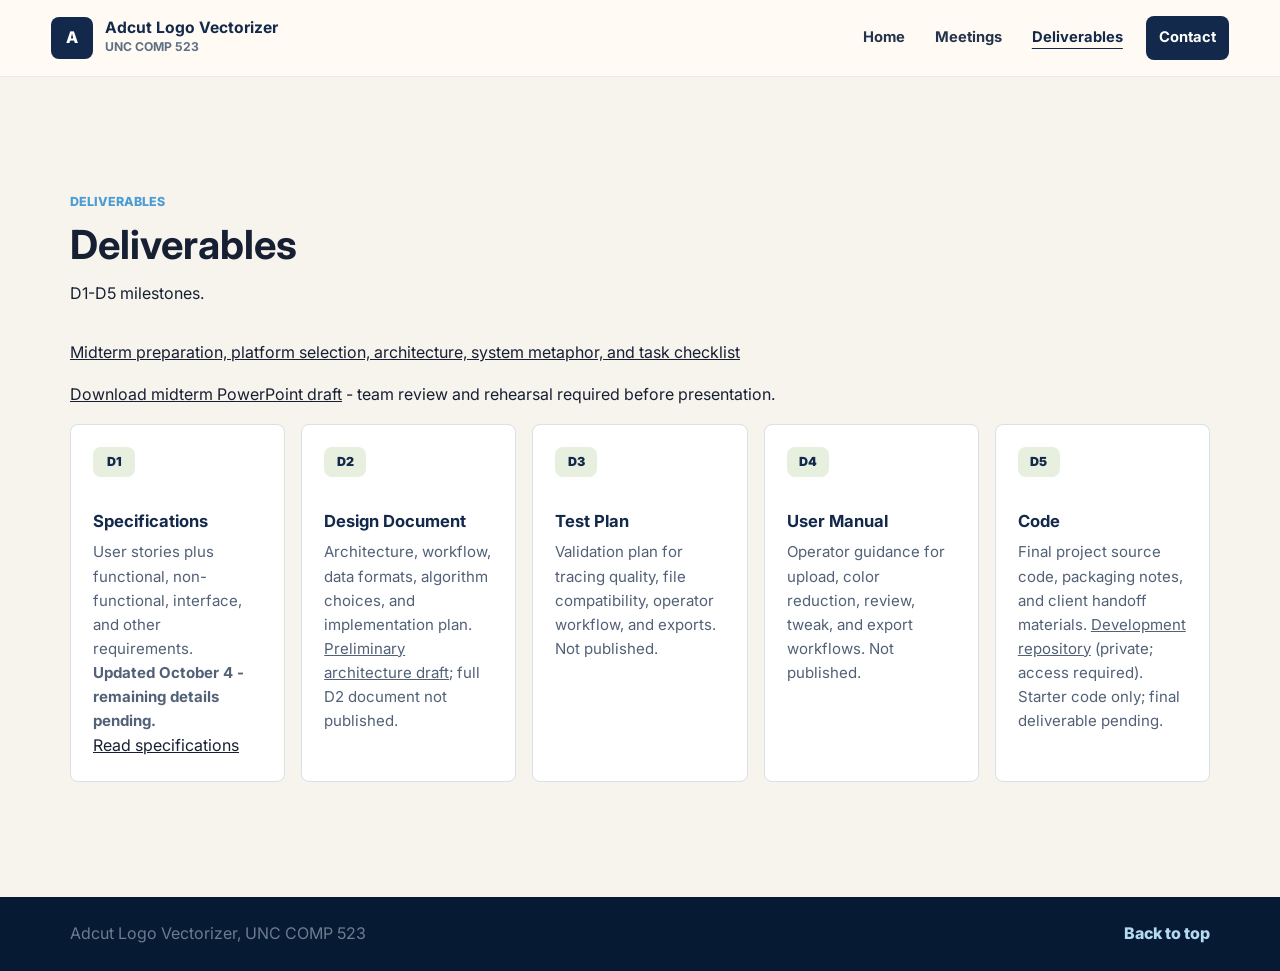
==== deliverables.html @ 99d3faa8 "docs: update client requirements and publish midterm preparation" ====
<!DOCTYPE html>
<html lang="en">
<head>
  <meta charset="UTF-8">
  <meta name="viewport" content="width=device-width, initial-scale=1.0">
  <meta name="description" content="Adcut Logo Vectorizer D1-D5 project deliverables and specifications draft.">
  <title>Deliverables | Adcut Logo Vectorizer</title>
  <link rel="preconnect" href="https://fonts.googleapis.com">
  <link rel="preconnect" href="https://fonts.gstatic.com" crossorigin>
  <link href="https://fonts.googleapis.com/css2?family=Inter:wght@400;500;600;700;800&display=swap" rel="stylesheet">
  <link rel="stylesheet" href="styles.css">
</head>
<body>
  <header class="site-header" data-header>
    <a class="brand" href="index.html#top" aria-label="Adcut Logo Vectorizer home">
      <span class="brand-mark" aria-hidden="true">A</span>
      <span>
        <strong>Adcut Logo Vectorizer</strong>
        <small>UNC COMP 523</small>
      </span>
    </a>
    <button class="nav-toggle" type="button" aria-label="Open navigation" aria-expanded="false" data-nav-toggle>
      <span></span>
      <span></span>
      <span></span>
    </button>
    <nav class="site-nav" aria-label="Main navigation" data-nav>
      <a href="index.html">Home</a>
      <a href="meetings.html">Meetings</a>
      <a href="deliverables.html" aria-current="page">Deliverables</a>
      <a class="nav-cta" href="index.html#contact">Contact</a>
    </nav>
  </header>

  <main id="top">
    <section class="section-pad offwhite" id="deliverables">
      <div class="content-shell">
        <div class="section-heading">
          <p class="eyebrow">Deliverables</p>
          <h1 class="page-title">Deliverables</h1>
          <p>D1-D5 milestones.</p>
        </div>
        <p><a href="midterm.html">Midterm preparation, platform selection, architecture, system metaphor, and task checklist</a></p>
        <p><a href="assets/adcut-midterm-draft.pptx">Download midterm PowerPoint draft</a> - team review and rehearsal required before presentation.</p>
        <div class="deliverable-grid">
          <article>
            <span>D1</span>
            <h3>Specifications</h3>
            <p>User stories plus functional, non-functional, interface, and other requirements.</p>
            <p><strong>Updated October 4 - remaining details pending.</strong></p>
            <a href="specifications.html">Read specifications</a>
          </article>
          <article>
            <span>D2</span>
            <h3>Design Document</h3>
            <p>Architecture, workflow, data formats, algorithm choices, and implementation plan. <a href="midterm.html#architecture">Preliminary architecture draft</a>; full D2 document not published.</p>
          </article>
          <article>
            <span>D3</span>
            <h3>Test Plan</h3>
            <p>Validation plan for tracing quality, file compatibility, operator workflow, and exports. Not published.</p>
          </article>
          <article>
            <span>D4</span>
            <h3>User Manual</h3>
            <p>Operator guidance for upload, color reduction, review, tweak, and export workflows. Not published.</p>
          </article>
          <article>
            <span>D5</span>
            <h3>Code</h3>
            <p>Final project source code, packaging notes, and client handoff materials. <a href="https://github.com/jennifer566/adcut-logo-vectorizer">Development repository</a> (private; access required). Starter code only; final deliverable pending.</p>
          </article>
        </div>
      </div>
    </section>
  </main>

  <footer class="site-footer">
    <div class="content-shell footer-inner">
      <p>Adcut Logo Vectorizer, UNC COMP 523</p>
      <a href="#top">Back to top</a>
    </div>
  </footer>

  <script src="script.js"></script>
</body>
</html>
---- styles.css ----
:root {
  --unc-navy: #13294b;
  --unc-navy-2: #0b1f3d;
  --carolina: #4b9cd3;
  --carolina-soft: #d8ecfa;
  --offwhite: #f7f4ee;
  --paper: #fffaf2;
  --ink: #172033;
  --muted: #607084;
  --line: #d8e0e8;
  --green: #4f9f70;
  --gold: #d4a72c;
  --white: #ffffff;
  --shadow: 0 22px 60px rgba(13, 36, 66, 0.14);
  font-family: "Inter", system-ui, -apple-system, BlinkMacSystemFont, "Segoe UI", sans-serif;
}

* {
  box-sizing: border-box;
}

html {
  scroll-behavior: smooth;
  scroll-padding-top: 96px;
}

body {
  margin: 0;
  color: var(--ink);
  background: var(--white);
  font-family: var(--font, "Inter", sans-serif);
  line-height: 1.6;
}

a {
  color: inherit;
}

.site-header {
  position: sticky;
  top: 0;
  z-index: 20;
  display: flex;
  align-items: center;
  justify-content: space-between;
  gap: 24px;
  padding: 16px clamp(18px, 4vw, 56px);
  background: rgba(255, 250, 242, 0.9);
  border-bottom: 1px solid rgba(19, 41, 75, 0.08);
  backdrop-filter: blur(18px);
  transition: box-shadow 180ms ease, background 180ms ease;
}

.site-header.is-scrolled {
  background: rgba(255, 255, 255, 0.94);
  box-shadow: 0 10px 30px rgba(19, 41, 75, 0.1);
}

.brand {
  display: inline-flex;
  align-items: center;
  gap: 12px;
  min-width: 0;
  text-decoration: none;
}

.brand-mark {
  display: grid;
  width: 42px;
  height: 42px;
  flex: 0 0 42px;
  place-items: center;
  border-radius: 8px;
  color: var(--white);
  background: var(--unc-navy);
  font-weight: 800;
}

.brand strong,
.brand small {
  display: block;
}

.brand strong {
  color: var(--unc-navy);
  font-size: 0.98rem;
  line-height: 1.15;
}

.brand small {
  color: var(--muted);
  font-size: 0.76rem;
  font-weight: 700;
  letter-spacing: 0;
  text-transform: uppercase;
}

.site-nav {
  display: flex;
  align-items: center;
  gap: 4px;
}

.site-nav a {
  border-radius: 8px;
  color: #24344d;
  font-size: 0.92rem;
  font-weight: 700;
  padding: 10px 13px;
  text-decoration: none;
  transition: background 160ms ease, color 160ms ease;
}

.site-nav a:hover,
.site-nav a:focus-visible {
  background: var(--carolina-soft);
  color: var(--unc-navy);
  outline: none;
}

.site-nav .nav-cta {
  margin-left: 6px;
  color: var(--white);
  background: var(--unc-navy);
}

.site-nav .nav-cta:hover,
.site-nav .nav-cta:focus-visible {
  color: var(--white);
  background: #0d376b;
}

.nav-toggle {
  display: none;
  width: 42px;
  height: 42px;
  border: 1px solid var(--line);
  border-radius: 8px;
  background: var(--white);
}

.nav-toggle span {
  display: block;
  width: 18px;
  height: 2px;
  margin: 4px auto;
  background: var(--unc-navy);
}

.content-shell {
  width: min(1140px, calc(100% - 36px));
  margin: 0 auto;
}

.section-pad {
  padding: clamp(64px, 9vw, 118px) 0;
}

.hero {
  position: relative;
  min-height: calc(100vh - 74px);
  display: grid;
  align-items: center;
  overflow: hidden;
  background:
    linear-gradient(115deg, rgba(19, 41, 75, 0.96) 0%, rgba(19, 41, 75, 0.88) 46%, rgba(75, 156, 211, 0.22) 100%),
    repeating-linear-gradient(90deg, rgba(255, 255, 255, 0.08) 0 1px, transparent 1px 84px),
    var(--unc-navy);
  color: var(--white);
}

.hero::after {
  content: "";
  position: absolute;
  inset: auto 0 0;
  height: 16%;
  background: linear-gradient(to bottom, rgba(19, 41, 75, 0), rgba(19, 41, 75, 0.22));
  pointer-events: none;
}

.hero-grid {
  position: relative;
  z-index: 1;
  display: grid;
  grid-template-columns: minmax(0, 0.92fr) minmax(420px, 1.08fr);
  gap: clamp(32px, 6vw, 72px);
  align-items: center;
}

.hero-copy {
  max-width: 650px;
}

.eyebrow {
  margin: 0 0 14px;
  color: var(--carolina);
  font-size: 0.78rem;
  font-weight: 800;
  letter-spacing: 0;
  text-transform: uppercase;
}

.hero .eyebrow,
.inverted .eyebrow,
.contact-band .eyebrow {
  color: #9fd2f3;
}

h1,
h2,
h3,
p {
  margin-top: 0;
}

h1 {
  max-width: 760px;
  margin-bottom: 18px;
  font-size: clamp(3.25rem, 7vw, 6.85rem);
  line-height: 0.93;
  letter-spacing: 0;
}

h2 {
  margin-bottom: 0;
  color: var(--unc-navy);
  font-size: clamp(2rem, 4vw, 3.4rem);
  line-height: 1.05;
  letter-spacing: 0;
}

h3 {
  margin-bottom: 9px;
  color: var(--unc-navy);
  font-size: 1.04rem;
  line-height: 1.25;
}

.hero-lede {
  max-width: 620px;
  color: rgba(255, 255, 255, 0.82);
  font-size: clamp(1.08rem, 2vw, 1.35rem);
}

.hero-actions {
  display: flex;
  flex-wrap: wrap;
  gap: 12px;
  margin: 34px 0;
}

.button {
  display: inline-flex;
  align-items: center;
  justify-content: center;
  min-height: 48px;
  border-radius: 8px;
  font-weight: 800;
  padding: 12px 18px;
  text-decoration: none;
}

.button.primary {
  color: var(--unc-navy);
  background: var(--carolina);
}

.button.secondary {
  border: 1px solid rgba(255, 255, 255, 0.32);
  color: var(--white);
}

.hero-facts {
  display: grid;
  grid-template-columns: repeat(3, 1fr);
  gap: 12px;
  max-width: 700px;
  margin: 0;
}

.hero-facts div {
  padding: 16px;
  border: 1px solid rgba(255, 255, 255, 0.16);
  border-radius: 8px;
  background: rgba(255, 255, 255, 0.08);
}

.hero-facts dt {
  color: #9fd2f3;
  font-size: 0.74rem;
  font-weight: 800;
  text-transform: uppercase;
}

.hero-facts dd {
  margin: 4px 0 0;
  color: rgba(255, 255, 255, 0.88);
  font-size: 0.92rem;
  font-weight: 700;
}

.hero-visual {
  overflow: hidden;
  border: 1px solid rgba(255, 255, 255, 0.2);
  border-radius: 8px;
  background: rgba(247, 244, 238, 0.96);
  box-shadow: var(--shadow);
  color: var(--ink);
}

.visual-toolbar,
.visual-footer {
  display: flex;
  align-items: center;
  gap: 8px;
  min-height: 46px;
  padding: 0 16px;
  background: #eef5fa;
}

.visual-toolbar span {
  width: 10px;
  height: 10px;
  border-radius: 999px;
  background: #d95f5f;
}

.visual-toolbar span:nth-child(2) {
  background: var(--gold);
}

.visual-toolbar span:nth-child(3) {
  background: var(--green);
}

.visual-toolbar strong {
  margin-left: 8px;
  color: #506177;
  font-size: 0.78rem;
}

.vector-stage {
  position: relative;
  aspect-ratio: 1.45;
  background:
    linear-gradient(rgba(19, 41, 75, 0.05) 1px, transparent 1px),
    linear-gradient(90deg, rgba(19, 41, 75, 0.05) 1px, transparent 1px),
    var(--paper);
  background-size: 28px 28px;
}

#vectorCanvas {
  display: block;
  width: 100%;
  height: 100%;
}

.stage-label {
  position: absolute;
  padding: 7px 10px;
  border-radius: 8px;
  color: var(--unc-navy);
  background: rgba(255, 255, 255, 0.86);
  font-size: 0.76rem;
  font-weight: 800;
}

.top-left {
  left: 14px;
  top: 14px;
}

.bottom-right {
  right: 14px;
  bottom: 14px;
}

.visual-footer {
  justify-content: space-between;
  color: #536276;
  font-size: 0.82rem;
  font-weight: 800;
}

.material-dots {
  display: inline-flex;
  gap: 8px;
}

.material-dots i {
  width: 16px;
  height: 16px;
  border: 2px solid rgba(19, 41, 75, 0.14);
  border-radius: 50%;
}

.mat-blue {
  background: var(--carolina);
}

.mat-green {
  background: var(--green);
}

.mat-gold {
  background: var(--gold);
}

.mat-white {
  background: var(--white);
}

.offwhite {
  background: var(--offwhite);
}

.two-column,
.journal-layout,
.contact-layout {
  display: grid;
  grid-template-columns: minmax(0, 0.85fr) minmax(0, 1.15fr);
  gap: clamp(28px, 6vw, 78px);
  align-items: start;
}

.copy-block {
  color: #42536a;
  font-size: 1.06rem;
}

.copy-block p:last-child {
  margin-bottom: 0;
}

.section-heading {
  max-width: 760px;
  margin-bottom: 34px;
}

.workflow-grid,
.deliverable-grid,
.team-grid,
.roles-grid,
.requirements-grid,
.links-grid {
  display: grid;
  gap: 16px;
}

.workflow-grid {
  grid-template-columns: repeat(5, minmax(0, 1fr));
}

.workflow-step,
.deliverable-grid article,
.person-card,
.tech-panel,
.journal-list article,
.roles-grid article,
.requirements-grid article {
  border: 1px solid var(--line);
  border-radius: 8px;
  background: var(--white);
}

.roles-grid {
  grid-template-columns: repeat(4, minmax(0, 1fr));
}

.roles-grid article {
  min-height: 220px;
  padding: 22px;
}

.roles-grid span {
  display: inline-block;
  margin-bottom: 28px;
  color: #0c5f9b;
  font-size: 0.76rem;
  font-weight: 900;
  text-transform: uppercase;
}

.workflow-step {
  min-height: 260px;
  padding: 22px;
}

.workflow-step span,
.deliverable-grid span {
  display: inline-flex;
  align-items: center;
  justify-content: center;
  min-width: 42px;
  min-height: 30px;
  margin-bottom: 44px;
  border-radius: 8px;
  color: var(--unc-navy);
  background: var(--carolina-soft);
  font-size: 0.78rem;
  font-weight: 900;
}

.workflow-step p,
.deliverable-grid p,
.person-card p,
.tech-panel p,
.journal-list p {
  margin-bottom: 0;
  color: #526177;
  font-size: 0.94rem;
}

.navy-band {
  color: var(--white);
  background:
    linear-gradient(135deg, rgba(75, 156, 211, 0.18), rgba(79, 159, 112, 0.08)),
    var(--unc-navy-2);
}

.inverted h2,
.navy-band h3 {
  color: var(--white);
}

.tech-layout {
  display: grid;
  grid-template-columns: repeat(4, minmax(0, 1fr));
  gap: 16px;
}

.tech-panel {
  padding: 24px;
  border-color: rgba(255, 255, 255, 0.16);
  background: rgba(255, 255, 255, 0.08);
}

.tech-panel.large {
  grid-column: span 2;
}

.tech-panel p {
  color: rgba(255, 255, 255, 0.74);
}

.requirements-grid {
  grid-template-columns: repeat(2, minmax(0, 1fr));
}

.requirements-grid article {
  padding: 26px;
}

.requirements-grid ul {
  margin: 16px 0 0;
  padding-left: 20px;
  color: #526177;
}

.requirements-grid li + li {
  margin-top: 10px;
}

.team-grid {
  grid-template-columns: repeat(4, minmax(0, 1fr));
}

.person-card {
  padding: 22px;
}

.person-card.lead {
  border-color: rgba(75, 156, 211, 0.65);
  box-shadow: 0 16px 42px rgba(75, 156, 211, 0.18);
}

.avatar {
  display: grid;
  width: 54px;
  height: 54px;
  margin-bottom: 22px;
  place-items: center;
  border-radius: 8px;
  color: var(--white);
  background: var(--unc-navy);
  font-weight: 900;
}

.person-card a {
  display: inline-block;
  margin-top: 14px;
  color: #0c5f9b;
  font-size: 0.91rem;
  font-weight: 800;
  overflow-wrap: anywhere;
  text-decoration: none;
}

.journal-list {
  display: grid;
  gap: 14px;
}

.journal-list article {
  padding: 22px;
  border-left: 5px solid var(--carolina);
}

.journal-list time {
  display: block;
  margin-bottom: 8px;
  color: var(--muted);
  font-size: 0.78rem;
  font-weight: 800;
  text-transform: uppercase;
}

.deliverable-grid {
  grid-template-columns: repeat(5, minmax(0, 1fr));
}

.deliverable-grid article {
  min-height: 235px;
  padding: 22px;
}

.deliverable-grid span {
  margin-bottom: 34px;
  background: #e7f0df;
}

.schedule-table {
  overflow: hidden;
  border: 1px solid var(--line);
  border-radius: 8px;
  background: var(--white);
}

.schedule-table [role="row"] {
  display: grid;
  grid-template-columns: 0.9fr 0.9fr 1.2fr;
}

.schedule-table span {
  padding: 17px 18px;
  border-top: 1px solid var(--line);
  color: #526177;
}

.schedule-table span + span {
  border-left: 1px solid var(--line);
}

.schedule-table .table-head span {
  border-top: 0;
  color: var(--white);
  background: var(--unc-navy);
  font-size: 0.78rem;
  font-weight: 900;
  text-transform: uppercase;
}

.rules-list {
  display: grid;
  gap: 14px;
}

.rules-list p {
  margin: 0;
  padding: 18px 20px;
  border: 1px solid var(--line);
  border-radius: 8px;
  background: var(--white);
  color: #526177;
}

.rules-list strong {
  color: var(--unc-navy);
}

.links-grid {
  grid-template-columns: repeat(3, minmax(0, 1fr));
}

.links-grid a {
  display: flex;
  align-items: center;
  min-height: 76px;
  padding: 18px 20px;
  border: 1px solid var(--line);
  border-radius: 8px;
  color: var(--unc-navy);
  background: var(--white);
  font-weight: 800;
  overflow-wrap: anywhere;
  text-decoration: none;
  transition: border-color 160ms ease, box-shadow 160ms ease, transform 160ms ease;
}

.links-grid a:hover,
.links-grid a:focus-visible {
  border-color: rgba(75, 156, 211, 0.8);
  box-shadow: 0 16px 34px rgba(13, 36, 66, 0.1);
  outline: none;
  transform: translateY(-2px);
}

.contact-band {
  padding: 58px 0;
  color: var(--white);
  background: var(--unc-navy);
}

.contact-band h2 {
  color: var(--white);
}

address {
  display: grid;
  gap: 7px;
  font-style: normal;
}

address strong {
  margin-top: 6px;
  color: #9fd2f3;
  font-size: 0.78rem;
  text-transform: uppercase;
}

address a {
  width: fit-content;
  color: var(--white);
  font-weight: 800;
  overflow-wrap: anywhere;
  text-decoration: none;
}

.contact-stack {
  display: grid;
  gap: 22px;
}

.contact-stack address span {
  color: rgba(255, 255, 255, 0.86);
  overflow-wrap: anywhere;
}

.contact-row {
  display: grid;
  grid-template-columns: minmax(0, 1fr) auto;
  gap: 10px;
  align-items: center;
}

.contact-row button {
  min-height: 34px;
  border: 0;
  border-radius: 8px;
  padding: 7px 11px;
  color: var(--unc-navy);
  background: var(--carolina);
  cursor: pointer;
  font: inherit;
  font-size: 0.78rem;
  font-weight: 900;
}

.team-email-box {
  display: grid;
  gap: 12px;
  padding: 20px;
  border: 1px solid rgba(255, 255, 255, 0.18);
  border-radius: 8px;
  background: rgba(255, 255, 255, 0.08);
}

.team-email-box span {
  color: #9fd2f3;
  font-size: 0.78rem;
  font-weight: 900;
  text-transform: uppercase;
}

.team-email-box code {
  display: block;
  padding: 13px;
  border-radius: 8px;
  color: var(--white);
  background: rgba(7, 26, 51, 0.55);
  font-family: Consolas, "Courier New", monospace;
  font-size: 0.92rem;
  overflow-wrap: anywhere;
  white-space: normal;
}

.email-actions {
  display: flex;
  flex-wrap: wrap;
  gap: 10px;
}

.email-actions button,
.email-actions a {
  min-height: 42px;
  border: 0;
  border-radius: 8px;
  padding: 10px 14px;
  color: var(--unc-navy);
  background: var(--carolina);
  cursor: pointer;
  font: inherit;
  font-weight: 900;
  text-decoration: none;
}

.email-actions a {
  color: var(--white);
  background: rgba(255, 255, 255, 0.15);
}

.team-email-box p {
  min-height: 18px;
  margin: 0;
  color: rgba(255, 255, 255, 0.76);
  font-size: 0.88rem;
}

.page-title {
  font-size: 2.5rem;
  overflow-wrap: anywhere;
}

.site-nav a[aria-current="page"] {
  color: var(--unc-navy);
  text-decoration: underline;
  text-underline-offset: 6px;
}

.spec-document {
  max-width: 900px;
  overflow-wrap: anywhere;
}

.spec-document h1 {
  font-size: 2.5rem;
}

.spec-document h2 {
  font-size: 1.5rem;
}

.spec-document section {
  margin-top: 36px;
}

.spec-document li + li {
  margin-top: 8px;
}

.document-figure {
  display: block;
  width: 100%;
  height: auto;
}

.course-checklist {
  width: 100%;
  border-collapse: collapse;
  table-layout: fixed;
  font-size: 0.94rem;
}

.course-checklist th,
.course-checklist td {
  padding: 12px 8px;
  border-bottom: 1px solid var(--line);
  text-align: left;
  vertical-align: top;
  overflow-wrap: anywhere;
}

.course-checklist th {
  color: var(--white);
  background: var(--unc-navy);
}

.site-footer {
  color: #6d7b8f;
  background: #071a33;
}

.footer-inner {
  display: flex;
  align-items: center;
  justify-content: space-between;
  gap: 16px;
  min-height: 74px;
}

.footer-inner p {
  margin: 0;
}

.footer-inner a {
  color: #b4d9f2;
  font-weight: 800;
  text-decoration: none;
}

@media (max-width: 1080px) {
  .hero-grid,
  .two-column,
  .journal-layout,
  .contact-layout {
    grid-template-columns: 1fr;
  }

  .hero-grid {
    padding-top: 36px;
  }

  .hero-visual {
    max-width: 760px;
  }

  .workflow-grid,
  .deliverable-grid {
    grid-template-columns: repeat(2, minmax(0, 1fr));
  }

  .tech-layout,
  .team-grid,
  .roles-grid,
  .links-grid {
    grid-template-columns: repeat(2, minmax(0, 1fr));
  }
}

@media (max-width: 760px) {
  .site-header {
    align-items: flex-start;
    padding: 12px 18px;
  }

  .nav-toggle {
    display: block;
  }

  .site-nav {
    position: absolute;
    top: calc(100% + 1px);
    left: 0;
    right: 0;
    display: none;
    padding: 10px 18px 18px;
    border-bottom: 1px solid var(--line);
    background: var(--white);
    box-shadow: 0 20px 38px rgba(19, 41, 75, 0.1);
  }

  .site-nav.is-open {
    display: grid;
  }

  .site-nav a {
    padding: 12px;
  }

  .site-nav .nav-cta {
    margin-left: 0;
    text-align: center;
  }

  .section-pad {
    padding: 58px 0;
  }

  .hero {
    min-height: auto;
  }

  .hero-grid {
    grid-template-columns: 1fr;
    padding-top: 28px;
  }

  h1 {
    font-size: clamp(3rem, 18vw, 4.2rem);
  }

  .hero-facts,
  .workflow-grid,
  .deliverable-grid,
  .tech-layout,
  .team-grid,
  .roles-grid,
  .requirements-grid,
  .links-grid {
    grid-template-columns: 1fr;
  }

  .tech-panel.large {
    grid-column: auto;
  }

  .workflow-step,
  .deliverable-grid article {
    min-height: auto;
  }

  .workflow-step span,
  .deliverable-grid span {
    margin-bottom: 24px;
  }

  .schedule-table [role="row"],
  .schedule-table .table-head {
    grid-template-columns: 1fr;
  }

  .schedule-table span + span {
    border-left: 0;
  }

  .schedule-table [role="row"]:not(.table-head) span:first-child {
    color: var(--unc-navy);
    font-weight: 900;
  }

  .contact-row {
    grid-template-columns: 1fr;
  }

  .contact-row button {
    width: fit-content;
  }

  .footer-inner {
    align-items: flex-start;
    flex-direction: column;
    justify-content: center;
    padding: 18px 0;
  }
}
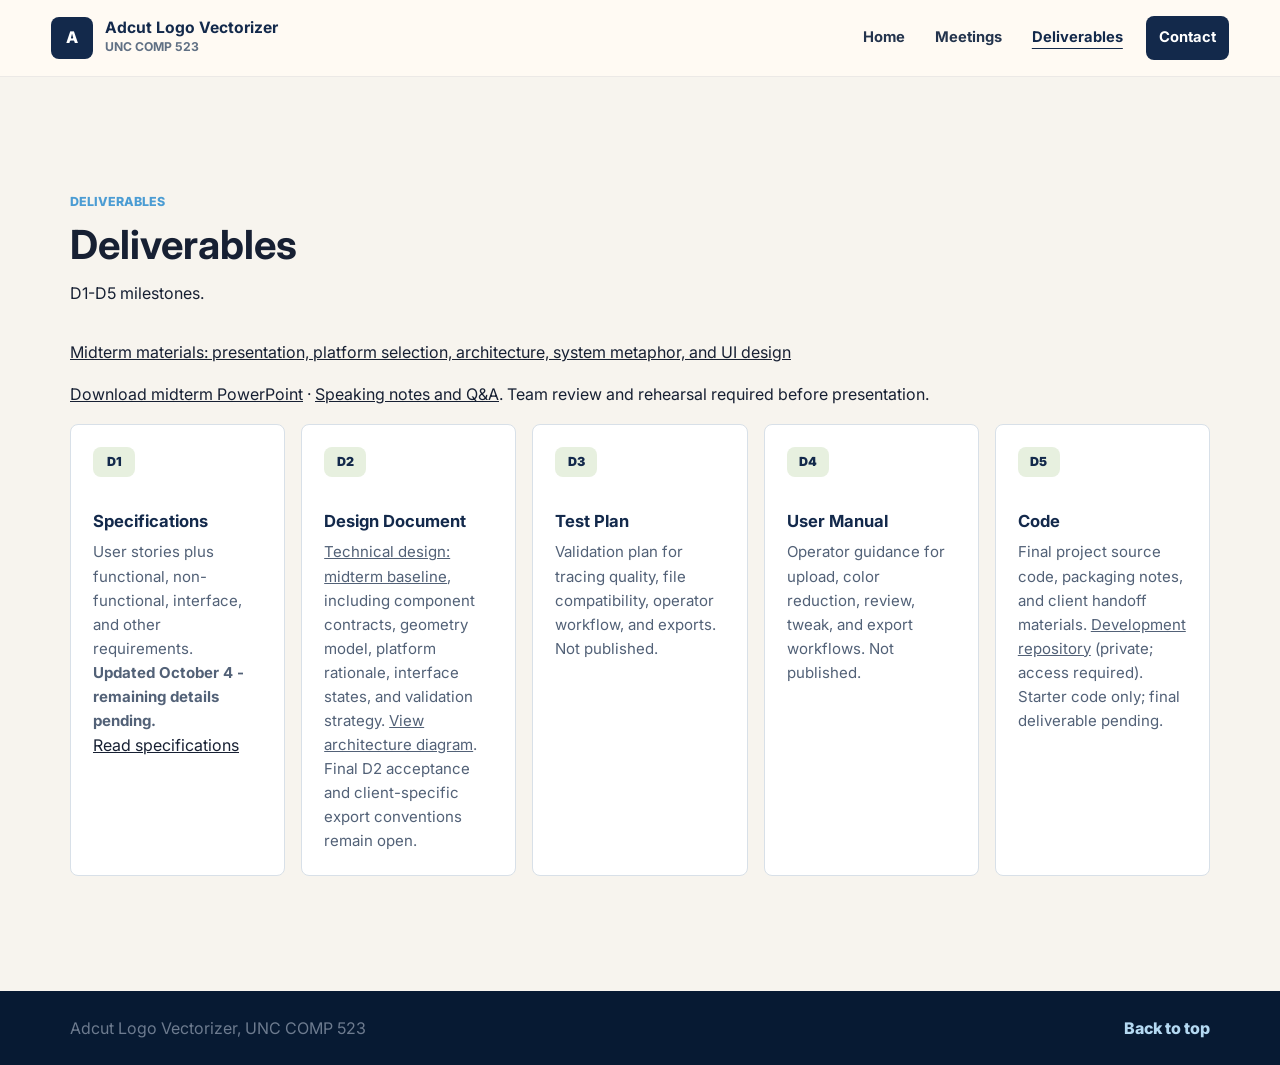
==== commit bdbdad83: "docs: complete midterm presentation and technical design materials" ====
--- a/deliverables.html
+++ b/deliverables.html
@@ -40,8 +40,8 @@
           <h1 class="page-title">Deliverables</h1>
           <p>D1-D5 milestones.</p>
         </div>
-        <p><a href="midterm.html">Midterm preparation, platform selection, architecture, system metaphor, and task checklist</a></p>
-        <p><a href="assets/adcut-midterm-draft.pptx">Download midterm PowerPoint draft</a> - team review and rehearsal required before presentation.</p>
+        <p><a href="midterm.html">Midterm materials: presentation, platform selection, architecture, system metaphor, and UI design</a></p>
+        <p><a href="assets/adcut-midterm.pptx">Download midterm PowerPoint</a> &middot; <a href="assets/midterm-speaking-notes.md">Speaking notes and Q&amp;A</a>. Team review and rehearsal required before presentation.</p>
         <div class="deliverable-grid">
           <article>
             <span>D1</span>
@@ -53,7 +53,7 @@
           <article>
             <span>D2</span>
             <h3>Design Document</h3>
-            <p>Architecture, workflow, data formats, algorithm choices, and implementation plan. <a href="midterm.html#architecture">Preliminary architecture draft</a>; full D2 document not published.</p>
+            <p><a href="assets/technical-design.md">Technical design: midterm baseline</a>, including component contracts, geometry model, platform rationale, interface states, and validation strategy. <a href="midterm.html#architecture">View architecture diagram</a>. Final D2 acceptance and client-specific export conventions remain open.</p>
           </article>
           <article>
             <span>D3</span>
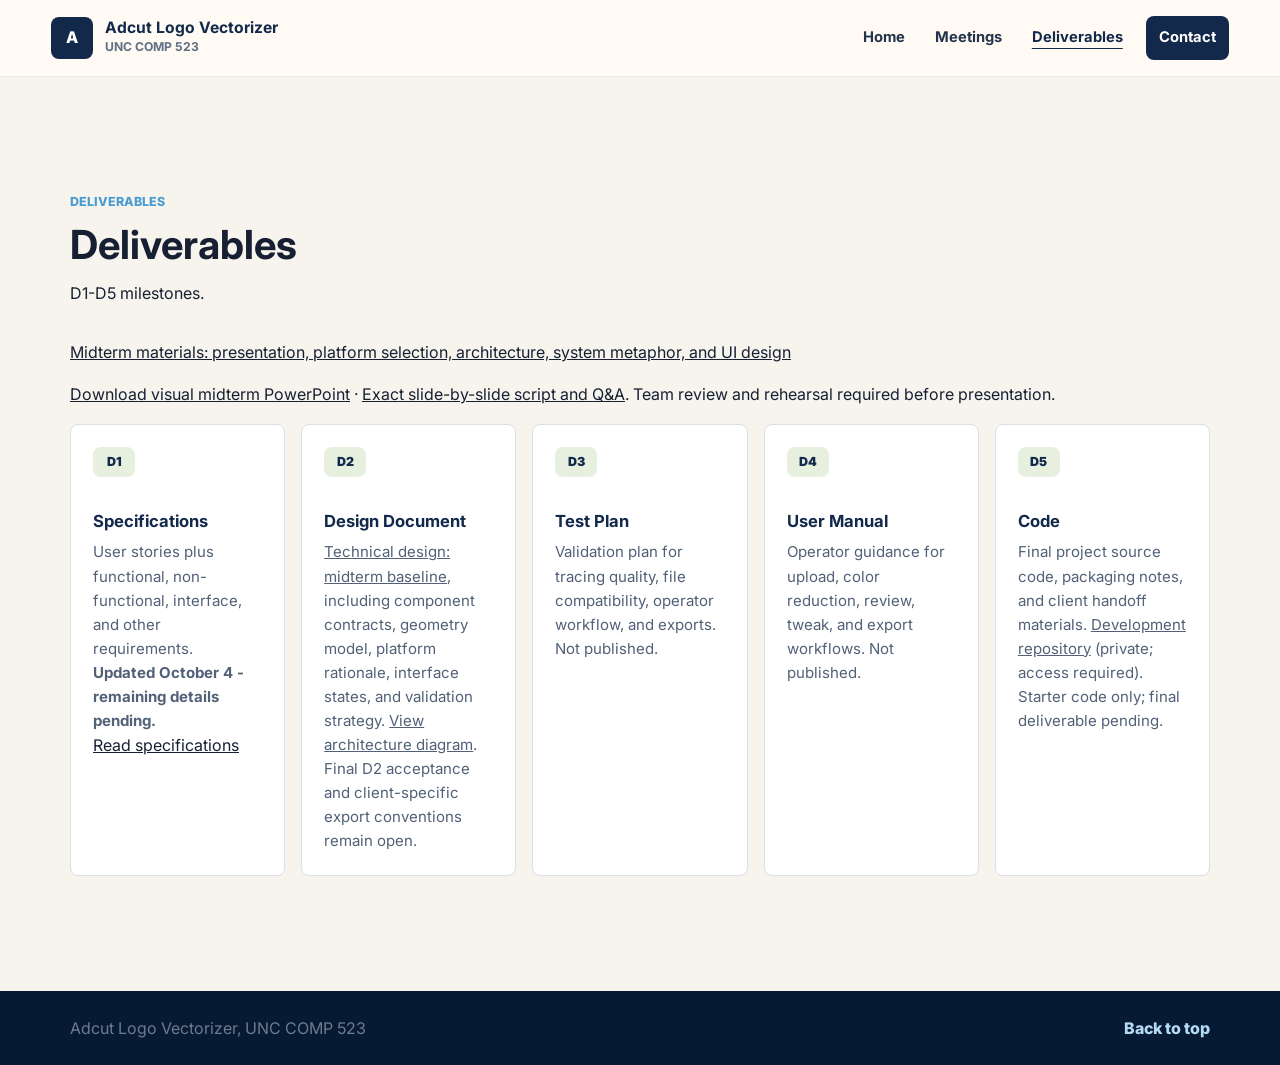
==== commit f260169a: "docs: improve midterm visuals and speaker script" ====
--- a/deliverables.html
+++ b/deliverables.html
@@ -41,7 +41,7 @@
           <p>D1-D5 milestones.</p>
         </div>
         <p><a href="midterm.html">Midterm materials: presentation, platform selection, architecture, system metaphor, and UI design</a></p>
-        <p><a href="assets/adcut-midterm.pptx">Download midterm PowerPoint</a> &middot; <a href="assets/midterm-speaking-notes.md">Speaking notes and Q&amp;A</a>. Team review and rehearsal required before presentation.</p>
+        <p><a href="assets/adcut-midterm-v2.pptx">Download visual midterm PowerPoint</a> &middot; <a href="assets/midterm-speaking-notes.md">Exact slide-by-slide script and Q&amp;A</a>. Team review and rehearsal required before presentation.</p>
         <div class="deliverable-grid">
           <article>
             <span>D1</span>
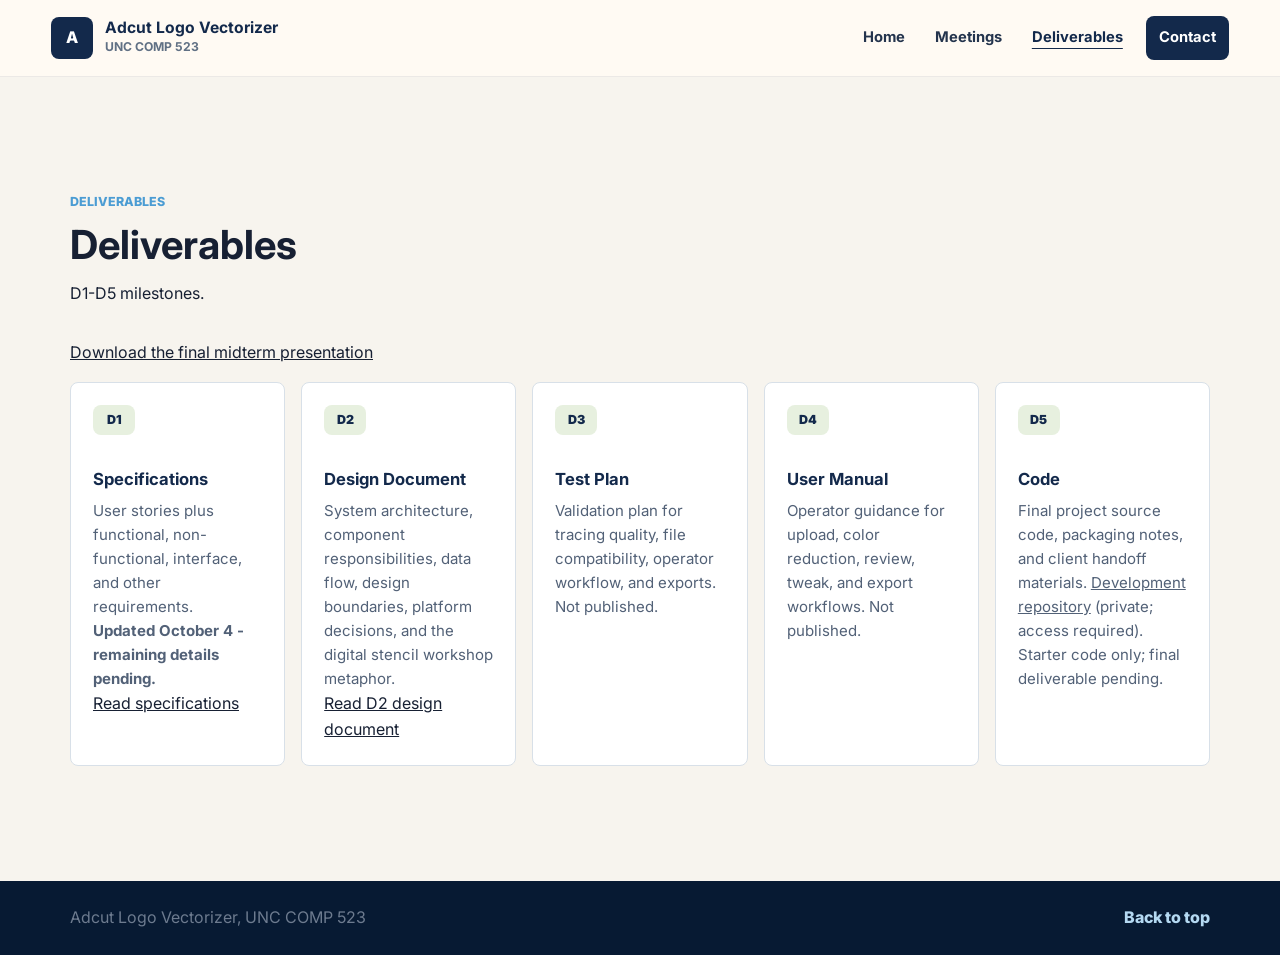
==== commit d40507c0: "docs: publish final midterm deck and D2 design document" ====
--- a/deliverables.html
+++ b/deliverables.html
@@ -40,8 +40,7 @@
           <h1 class="page-title">Deliverables</h1>
           <p>D1-D5 milestones.</p>
         </div>
-        <p><a href="midterm.html">Midterm materials: presentation, platform selection, architecture, system metaphor, and UI design</a></p>
-        <p><a href="assets/adcut-midterm-v2.pptx">Download visual midterm PowerPoint</a> &middot; <a href="assets/midterm-speaking-notes.md">Exact slide-by-slide script and Q&amp;A</a>. Team review and rehearsal required before presentation.</p>
+        <p><a href="assets/adcut-logo-vectorizer-midterm.pptx" download>Download the final midterm presentation</a></p>
         <div class="deliverable-grid">
           <article>
             <span>D1</span>
@@ -53,7 +52,8 @@
           <article>
             <span>D2</span>
             <h3>Design Document</h3>
-            <p><a href="assets/technical-design.md">Technical design: midterm baseline</a>, including component contracts, geometry model, platform rationale, interface states, and validation strategy. <a href="midterm.html#architecture">View architecture diagram</a>. Final D2 acceptance and client-specific export conventions remain open.</p>
+            <p>System architecture, component responsibilities, data flow, design boundaries, platform decisions, and the digital stencil workshop metaphor.</p>
+            <a href="design-document.html">Read D2 design document</a>
           </article>
           <article>
             <span>D3</span>
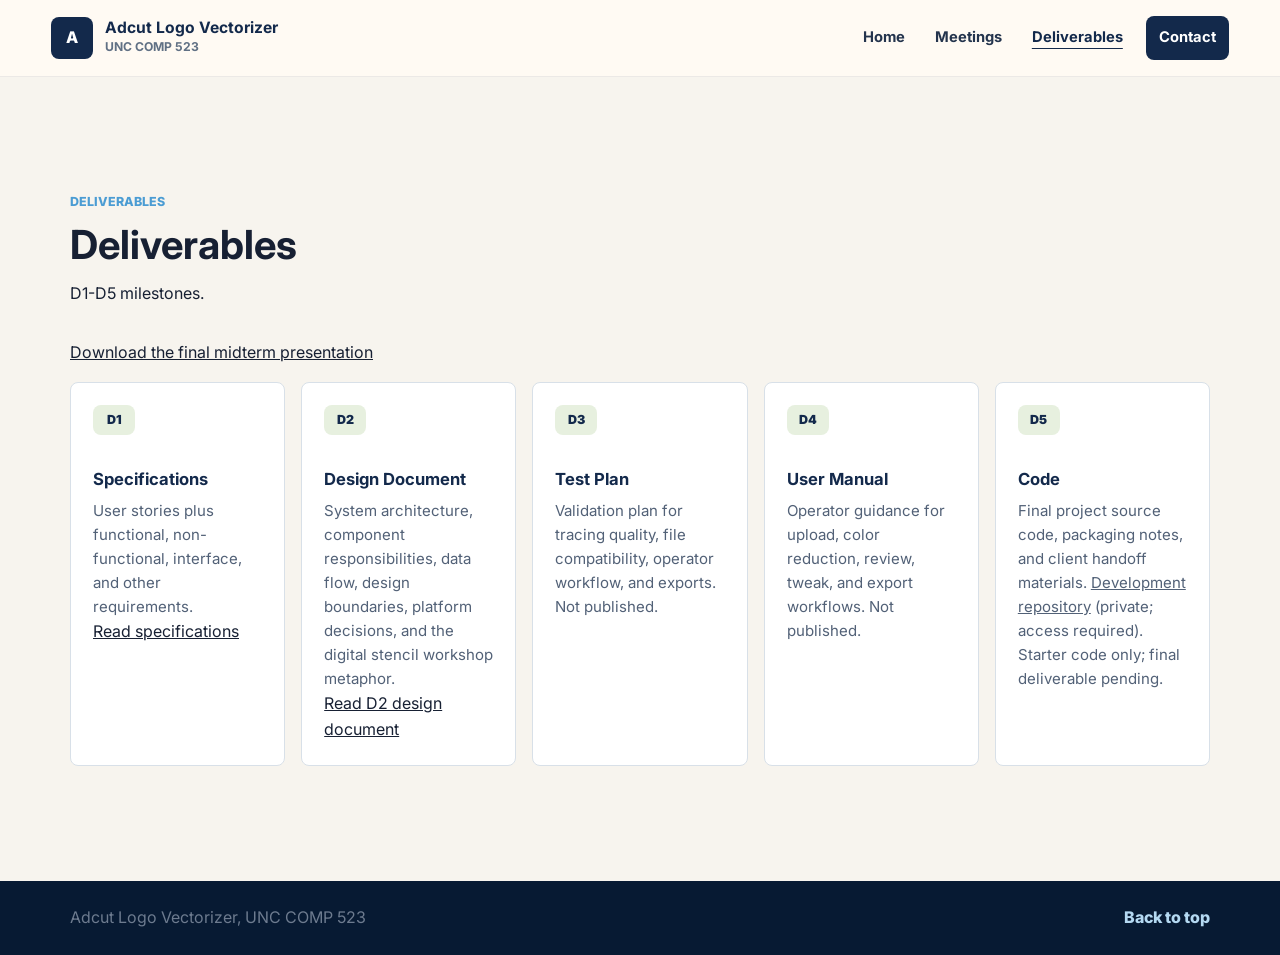
==== commit 4329edaa: "Remove outdated specification status note" ====
--- a/deliverables.html
+++ b/deliverables.html
@@ -46,7 +46,6 @@
             <span>D1</span>
             <h3>Specifications</h3>
             <p>User stories plus functional, non-functional, interface, and other requirements.</p>
-            <p><strong>Updated October 4 - remaining details pending.</strong></p>
             <a href="specifications.html">Read specifications</a>
           </article>
           <article>
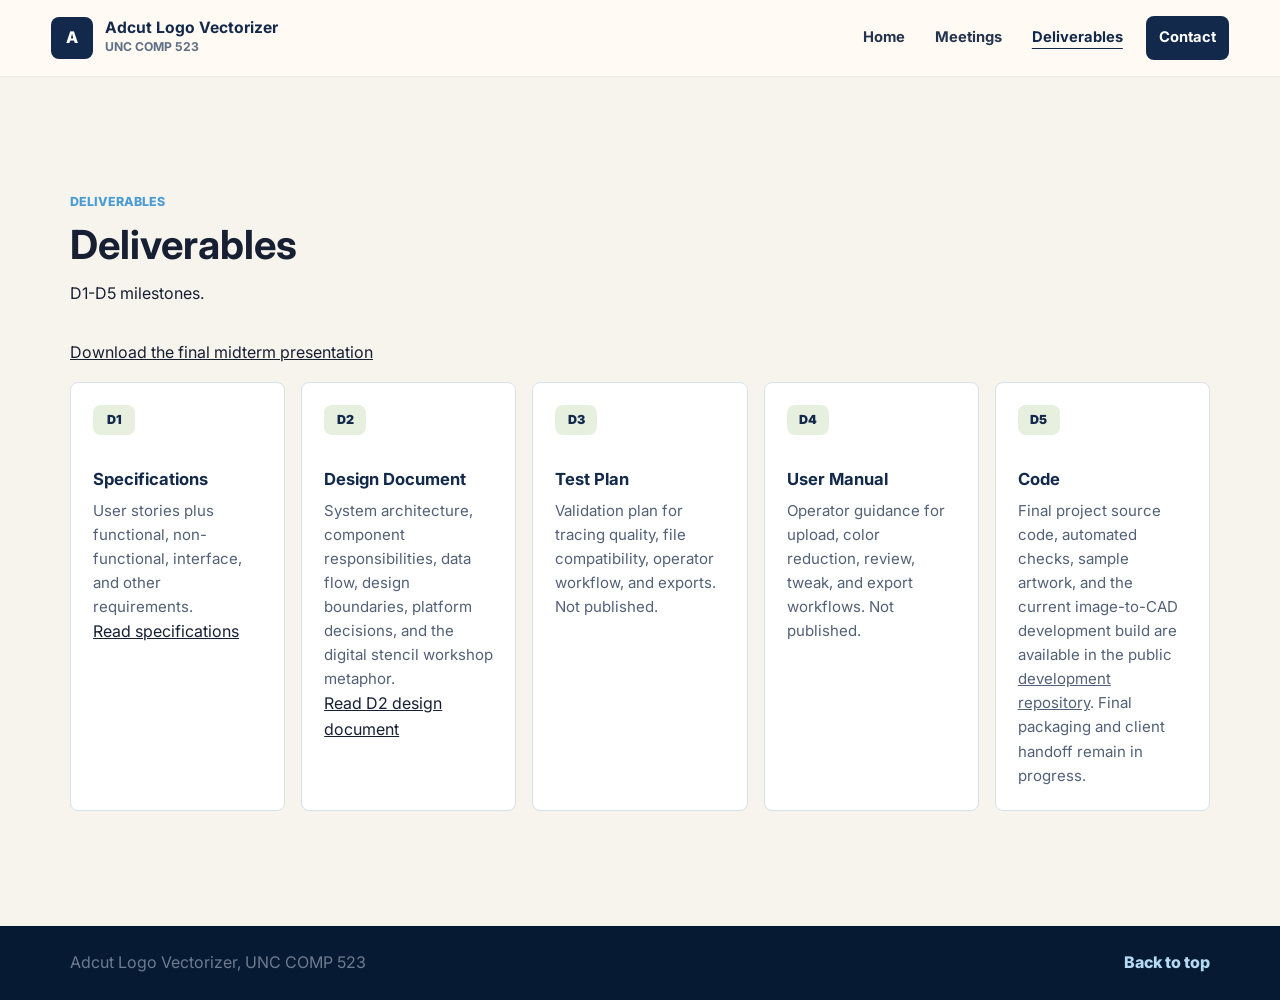
==== commit a50bdb28: "Update public development repository status" ====
--- a/deliverables.html
+++ b/deliverables.html
@@ -67,7 +67,7 @@
           <article>
             <span>D5</span>
             <h3>Code</h3>
-            <p>Final project source code, packaging notes, and client handoff materials. <a href="https://github.com/jennifer566/adcut-logo-vectorizer">Development repository</a> (private; access required). Starter code only; final deliverable pending.</p>
+            <p>Final project source code, automated checks, sample artwork, and the current image-to-CAD development build are available in the public <a href="https://github.com/jennifer566/adcut-logo-vectorizer">development repository</a>. Final packaging and client handoff remain in progress.</p>
           </article>
         </div>
       </div>
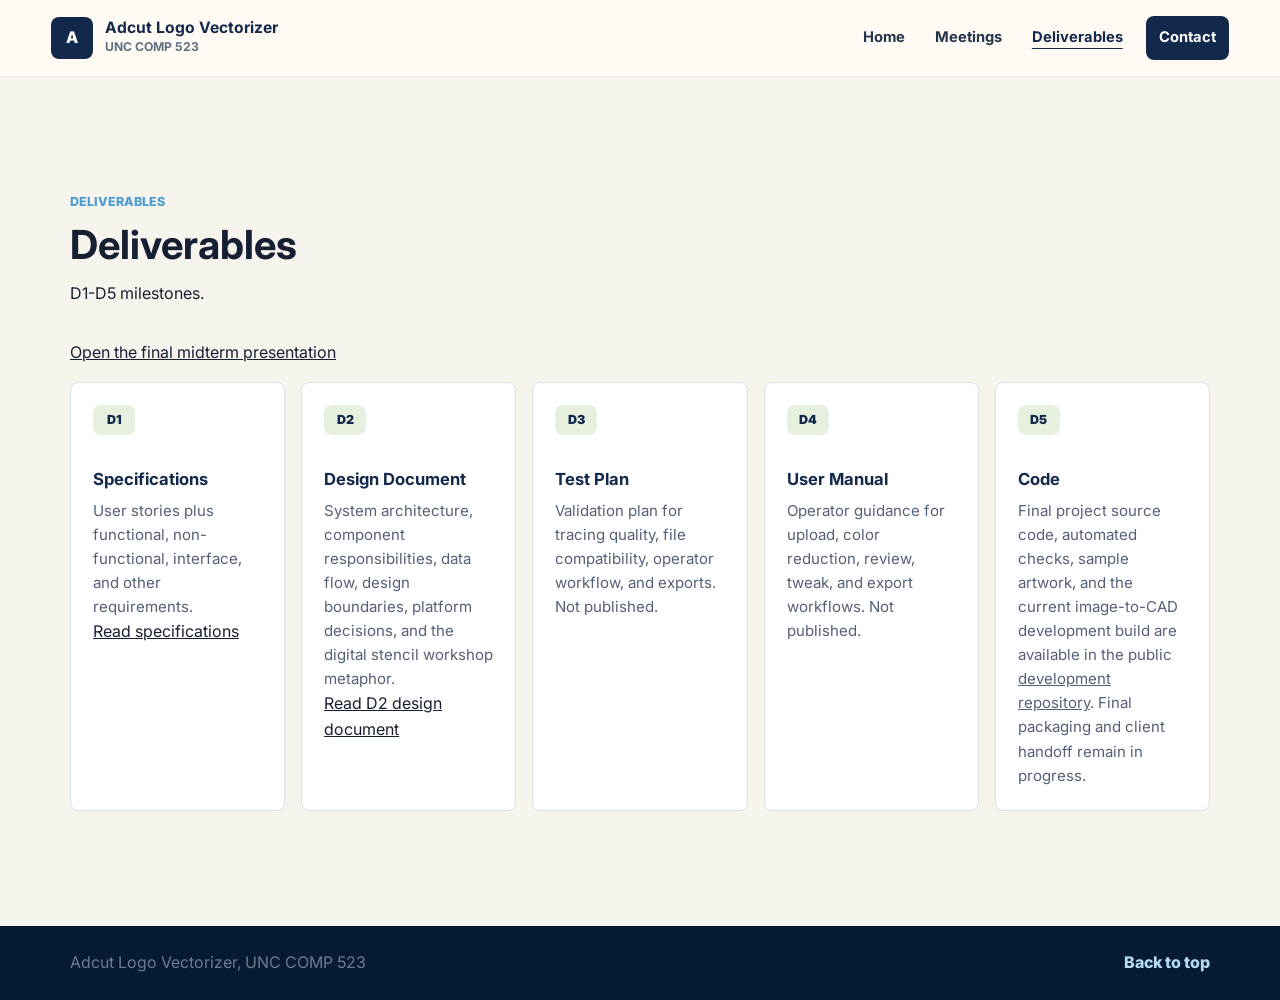
==== commit 2e5f480a: "Link current midterm presentation" ====
--- a/deliverables.html
+++ b/deliverables.html
@@ -40,7 +40,7 @@
           <h1 class="page-title">Deliverables</h1>
           <p>D1-D5 milestones.</p>
         </div>
-        <p><a href="assets/adcut-logo-vectorizer-midterm.pptx" download>Download the final midterm presentation</a></p>
+        <p><a href="https://docs.google.com/presentation/d/118mVT3tOhR-2WCXMzADdkC0qfY0RijvJvJpLnFfj8ms/edit?usp=sharing">Open the final midterm presentation</a></p>
         <div class="deliverable-grid">
           <article>
             <span>D1</span>
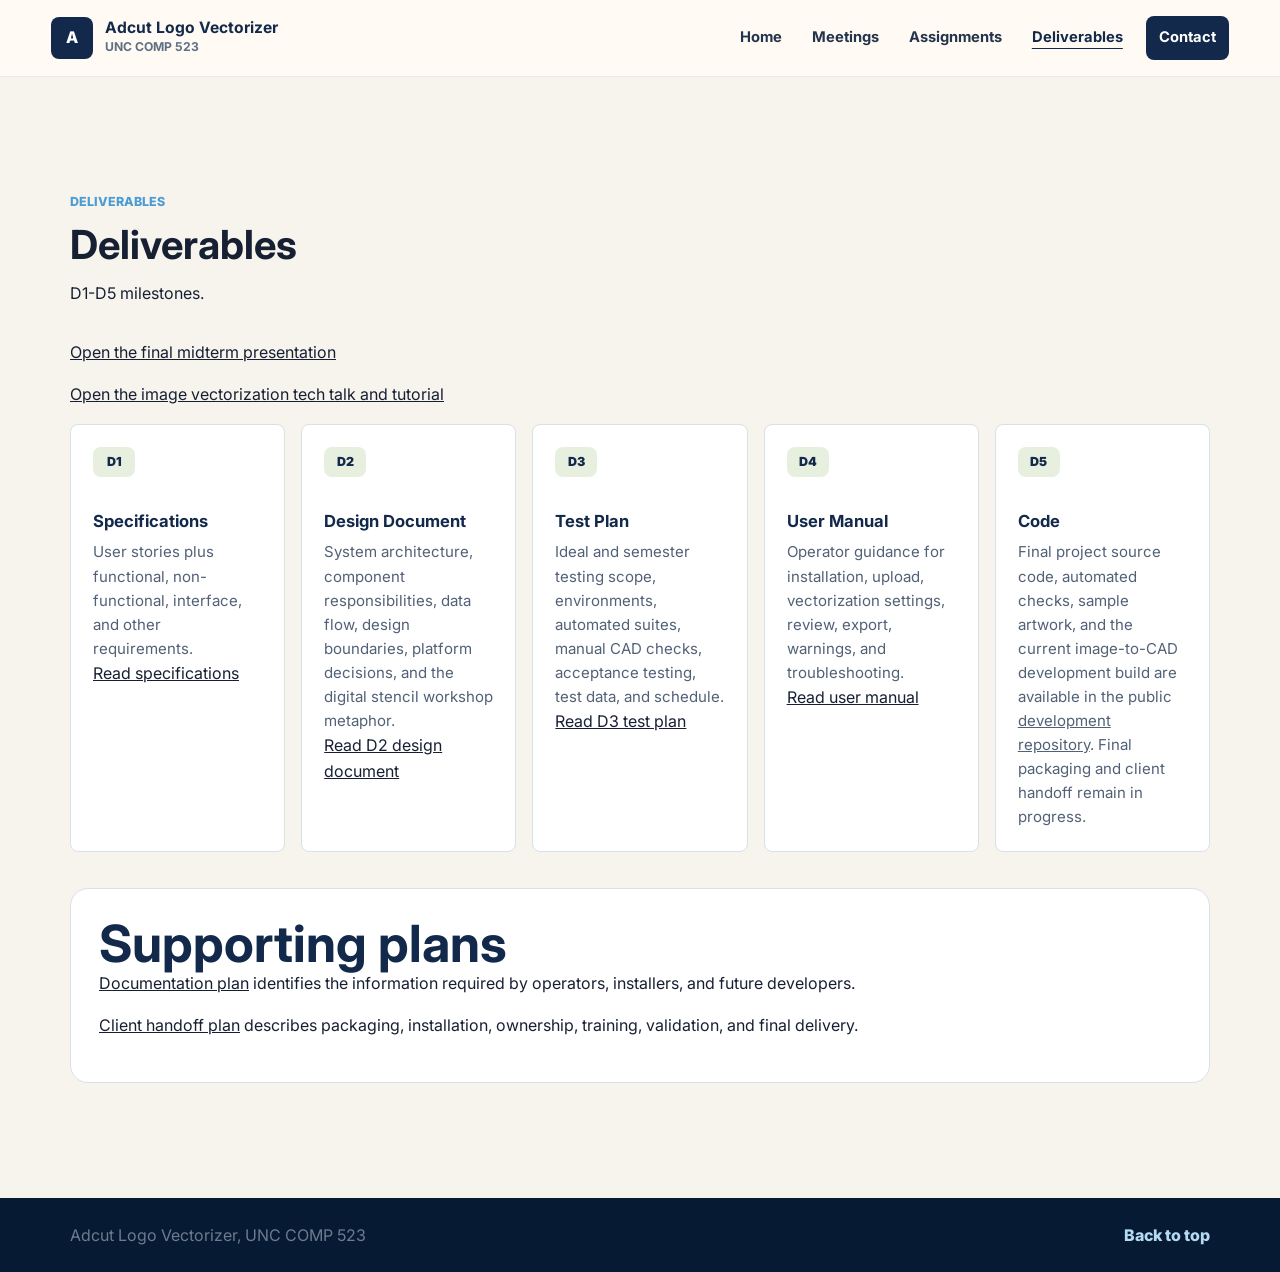
==== commit 75841df5: "docs: publish current course deliverables" ====
--- a/deliverables.html
+++ b/deliverables.html
@@ -27,6 +27,7 @@
     <nav class="site-nav" aria-label="Main navigation" data-nav>
       <a href="index.html">Home</a>
       <a href="meetings.html">Meetings</a>
+      <a href="assignments.html">Assignments</a>
       <a href="deliverables.html" aria-current="page">Deliverables</a>
       <a class="nav-cta" href="index.html#contact">Contact</a>
     </nav>
@@ -41,6 +42,7 @@
           <p>D1-D5 milestones.</p>
         </div>
         <p><a href="https://docs.google.com/presentation/d/118mVT3tOhR-2WCXMzADdkC0qfY0RijvJvJpLnFfj8ms/edit?usp=sharing">Open the final midterm presentation</a></p>
+        <p><a href="tech-talk.html">Open the image vectorization tech talk and tutorial</a></p>
         <div class="deliverable-grid">
           <article>
             <span>D1</span>
@@ -57,18 +59,25 @@
           <article>
             <span>D3</span>
             <h3>Test Plan</h3>
-            <p>Validation plan for tracing quality, file compatibility, operator workflow, and exports. Not published.</p>
+            <p>Ideal and semester testing scope, environments, automated suites, manual CAD checks, acceptance testing, test data, and schedule.</p>
+            <a href="test-plan.html">Read D3 test plan</a>
           </article>
           <article>
             <span>D4</span>
             <h3>User Manual</h3>
-            <p>Operator guidance for upload, color reduction, review, tweak, and export workflows. Not published.</p>
+            <p>Operator guidance for installation, upload, vectorization settings, review, export, warnings, and troubleshooting.</p>
+            <a href="user-manual.html">Read user manual</a>
           </article>
           <article>
             <span>D5</span>
             <h3>Code</h3>
             <p>Final project source code, automated checks, sample artwork, and the current image-to-CAD development build are available in the public <a href="https://github.com/jennifer566/adcut-logo-vectorizer">development repository</a>. Final packaging and client handoff remain in progress.</p>
           </article>
+        </div>
+        <div class="supporting-deliverables">
+          <h2>Supporting plans</h2>
+          <p><a href="documentation-plan.html">Documentation plan</a> identifies the information required by operators, installers, and future developers.</p>
+          <p><a href="handoff-plan.html">Client handoff plan</a> describes packaging, installation, ownership, training, validation, and final delivery.</p>
         </div>
       </div>
     </section>
--- a/styles.css
+++ b/styles.css
@@ -885,6 +885,66 @@
   background: var(--unc-navy);
 }
 
+.architecture-flow {
+  display: grid;
+  grid-template-columns: repeat(5, minmax(0, 1fr));
+  gap: 12px;
+  margin: 24px 0;
+}
+
+.architecture-flow article {
+  position: relative;
+  padding: 20px 16px;
+  border: 1px solid var(--line);
+  border-radius: 16px;
+  background: var(--white);
+  box-shadow: 0 14px 34px rgba(19, 41, 75, 0.08);
+}
+
+.architecture-flow article:not(:last-child)::after {
+  position: absolute;
+  top: 50%;
+  right: -12px;
+  z-index: 1;
+  width: 12px;
+  color: var(--unc-navy);
+  content: "→";
+  transform: translateY(-50%);
+}
+
+.architecture-flow strong,
+.architecture-flow small {
+  display: block;
+}
+
+.architecture-flow small {
+  margin-top: 8px;
+  color: #5b6b80;
+  line-height: 1.45;
+}
+
+.supporting-deliverables {
+  margin-top: 36px;
+  padding: 28px;
+  border: 1px solid var(--line);
+  border-radius: 18px;
+  background: var(--white);
+}
+
+.document-download {
+  display: inline-flex;
+}
+
+code {
+  padding: 0.12em 0.35em;
+  border-radius: 5px;
+  color: var(--unc-navy);
+  background: #eaf4fb;
+  font-family: Consolas, "Courier New", monospace;
+  font-size: 0.92em;
+  overflow-wrap: anywhere;
+}
+
 .site-footer {
   color: #6d7b8f;
   background: #071a33;
@@ -934,6 +994,14 @@
   .roles-grid,
   .links-grid {
     grid-template-columns: repeat(2, minmax(0, 1fr));
+  }
+
+  .architecture-flow {
+    grid-template-columns: repeat(2, minmax(0, 1fr));
+  }
+
+  .architecture-flow article::after {
+    display: none;
   }
 }
 
@@ -996,7 +1064,8 @@
   .team-grid,
   .roles-grid,
   .requirements-grid,
-  .links-grid {
+  .links-grid,
+  .architecture-flow {
     grid-template-columns: 1fr;
   }
 
